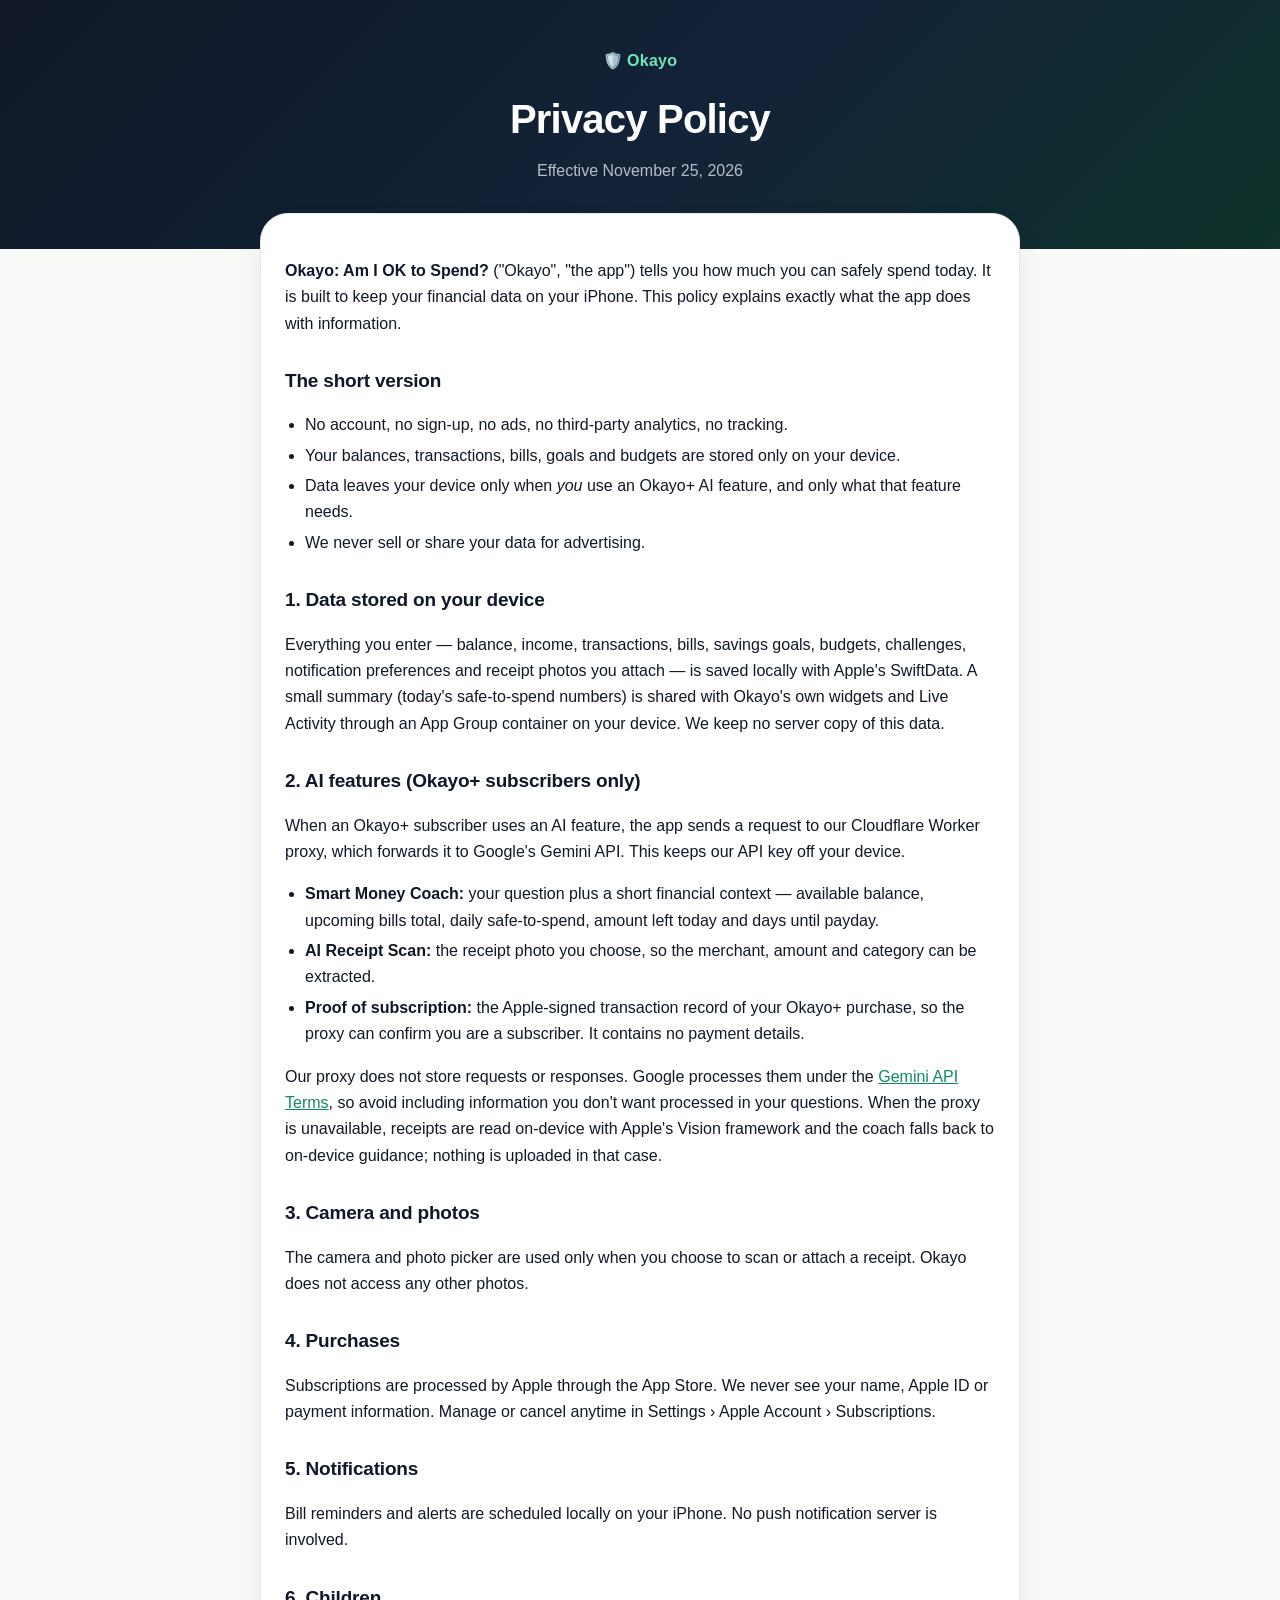
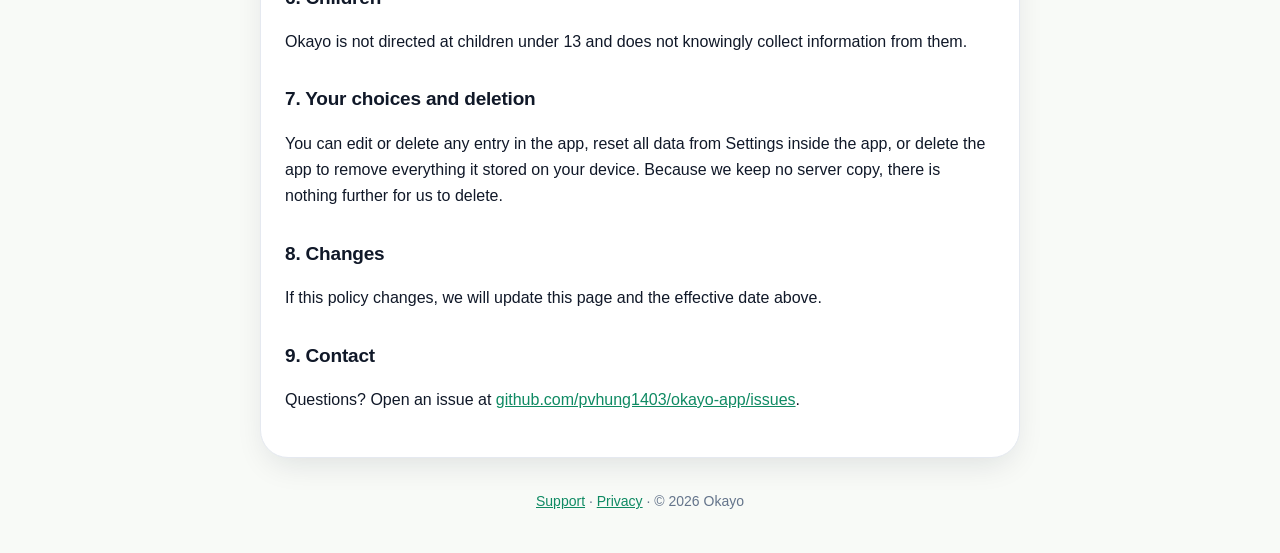
==== privacy.html @ 44b13521 "Add Okayo support and privacy policy pages" ====
<!doctype html>
<html lang="en">
<head>
  <meta charset="utf-8">
  <meta name="viewport" content="width=device-width, initial-scale=1">
  <title>Okayo — Privacy Policy</title>
  <meta name="description" content="How Okayo: Am I OK to Spend? handles your data.">
  <link rel="stylesheet" href="style.css">
</head>
<body>
  <header class="hero">
    <a class="brand" href="./"><span class="logo" aria-hidden="true">🛡️</span>Okayo</a>
    <h1>Privacy Policy</h1>
    <p class="muted">Effective November 25, 2026</p>
  </header>

  <main class="card">
    <p><strong>Okayo: Am I OK to Spend?</strong> ("Okayo", "the app") tells you how much you can safely spend today. It is built to keep your financial data on your iPhone. This policy explains exactly what the app does with information.</p>

    <h2>The short version</h2>
    <ul>
      <li>No account, no sign-up, no ads, no third-party analytics, no tracking.</li>
      <li>Your balances, transactions, bills, goals and budgets are stored only on your device.</li>
      <li>Data leaves your device only when <em>you</em> use an Okayo+ AI feature, and only what that feature needs.</li>
      <li>We never sell or share your data for advertising.</li>
    </ul>

    <h2>1. Data stored on your device</h2>
    <p>Everything you enter — balance, income, transactions, bills, savings goals, budgets, challenges, notification preferences and receipt photos you attach — is saved locally with Apple's SwiftData. A small summary (today's safe-to-spend numbers) is shared with Okayo's own widgets and Live Activity through an App Group container on your device. We keep no server copy of this data.</p>

    <h2>2. AI features (Okayo+ subscribers only)</h2>
    <p>When an Okayo+ subscriber uses an AI feature, the app sends a request to our Cloudflare Worker proxy, which forwards it to Google's Gemini API. This keeps our API key off your device.</p>
    <ul>
      <li><strong>Smart Money Coach:</strong> your question plus a short financial context — available balance, upcoming bills total, daily safe-to-spend, amount left today and days until payday.</li>
      <li><strong>AI Receipt Scan:</strong> the receipt photo you choose, so the merchant, amount and category can be extracted.</li>
      <li><strong>Proof of subscription:</strong> the Apple-signed transaction record of your Okayo+ purchase, so the proxy can confirm you are a subscriber. It contains no payment details.</li>
    </ul>
    <p>Our proxy does not store requests or responses. Google processes them under the <a href="https://ai.google.dev/gemini-api/terms">Gemini API Terms</a>, so avoid including information you don't want processed in your questions. When the proxy is unavailable, receipts are read on-device with Apple's Vision framework and the coach falls back to on-device guidance; nothing is uploaded in that case.</p>

    <h2>3. Camera and photos</h2>
    <p>The camera and photo picker are used only when you choose to scan or attach a receipt. Okayo does not access any other photos.</p>

    <h2>4. Purchases</h2>
    <p>Subscriptions are processed by Apple through the App Store. We never see your name, Apple ID or payment information. Manage or cancel anytime in Settings › Apple Account › Subscriptions.</p>

    <h2>5. Notifications</h2>
    <p>Bill reminders and alerts are scheduled locally on your iPhone. No push notification server is involved.</p>

    <h2>6. Children</h2>
    <p>Okayo is not directed at children under 13 and does not knowingly collect information from them.</p>

    <h2>7. Your choices and deletion</h2>
    <p>You can edit or delete any entry in the app, reset all data from Settings inside the app, or delete the app to remove everything it stored on your device. Because we keep no server copy, there is nothing further for us to delete.</p>

    <h2>8. Changes</h2>
    <p>If this policy changes, we will update this page and the effective date above.</p>

    <h2>9. Contact</h2>
    <p>Questions? Open an issue at <a href="https://github.com/pvhung1403/okayo-app/issues">github.com/pvhung1403/okayo-app/issues</a>.</p>
  </main>

  <footer class="muted"><a href="./">Support</a> · <a href="privacy.html">Privacy</a> · © 2026 Okayo</footer>
</body>
</html>
---- style.css ----
:root {
  --bg: #F8FAF7;
  --surface: #FFFFFF;
  --text: #101828;
  --muted: #64748B;
  --border: #E5E9F0;
  --emerald: #16A879;
  --emerald-text: #0F8A63;
  --hero: linear-gradient(135deg, #101828 0%, #132338 55%, #0E3129 100%);
}
@media (prefers-color-scheme: dark) {
  :root {
    --bg: #0A0F1C;
    --surface: #111827;
    --text: #F1F5F9;
    --muted: #94A3B8;
    --border: #1F2937;
    --emerald-text: #34D399;
  }
}
* { box-sizing: border-box; }
body {
  margin: 0;
  background: var(--bg);
  color: var(--text);
  font: 16px/1.65 -apple-system, BlinkMacSystemFont, "SF Pro Text", "Segoe UI", Roboto, sans-serif;
  -webkit-font-smoothing: antialiased;
}
a { color: var(--emerald-text); }
.hero {
  background: var(--hero);
  color: #fff;
  padding: 48px 20px 64px;
  text-align: center;
}
.hero h1 { font-size: clamp(28px, 6vw, 40px); margin: 12px 0 6px; letter-spacing: -0.02em; }
.hero p { margin: 0; color: rgba(255,255,255,.75); }
.brand { color: #6EE7B7; font-weight: 800; text-decoration: none; letter-spacing: .02em; }
.logo { margin-right: 4px; }
.card {
  max-width: 760px;
  margin: -36px auto 24px;
  background: var(--surface);
  border: 1px solid var(--border);
  border-radius: 28px;
  padding: 28px 24px;
  box-shadow: 0 12px 32px -8px rgba(16,24,40,.12);
}
@media (max-width: 600px) { .card { margin: -36px 16px 24px; padding: 22px 18px; } }
h2 { font-size: 19px; margin: 28px 0 8px; letter-spacing: -0.01em; }
ul { padding-left: 20px; }
li { margin: 4px 0; }
.muted { color: var(--muted); }
.hero .muted { color: rgba(255,255,255,.7); }
.pill {
  display: inline-block;
  padding: 4px 12px;
  border-radius: 999px;
  background: rgba(22,168,121,.15);
  color: #6EE7B7;
  font-size: 13px;
  font-weight: 700;
}
footer { text-align: center; padding: 8px 20px 40px; font-size: 14px; }
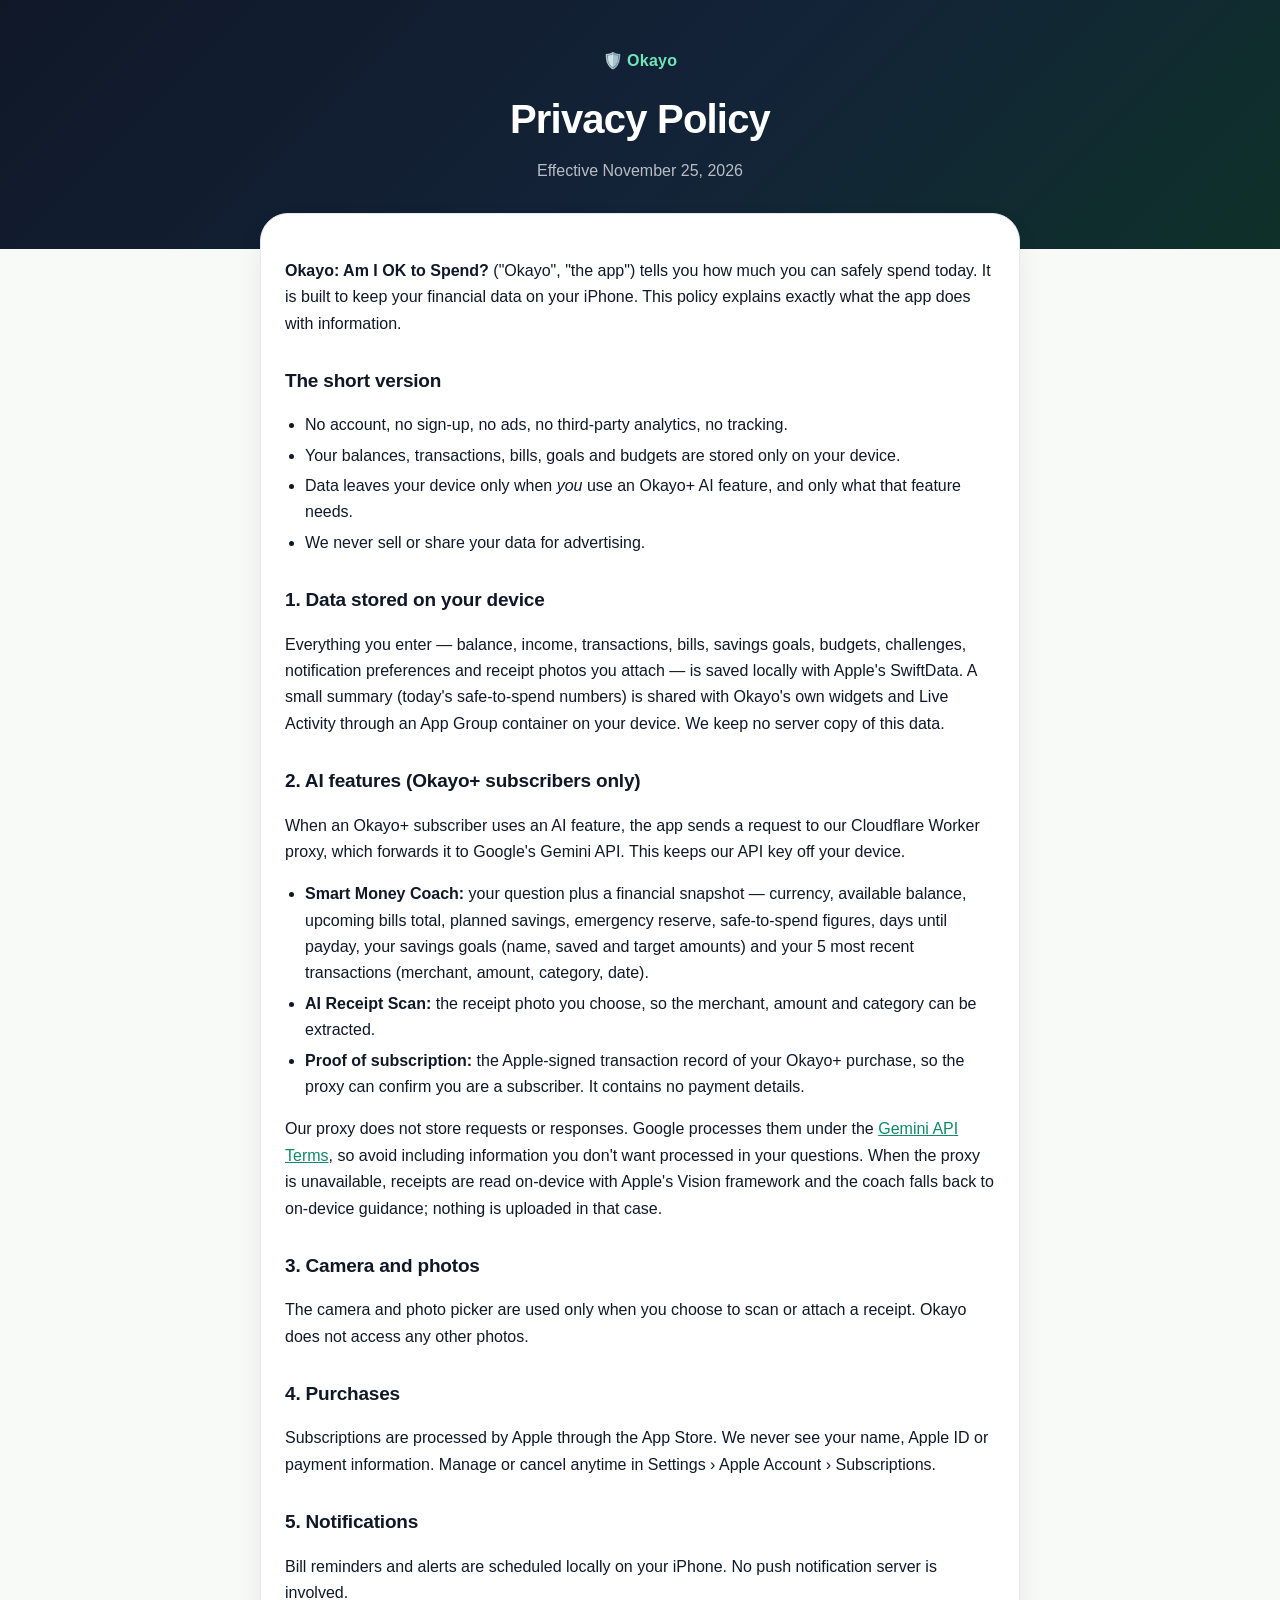
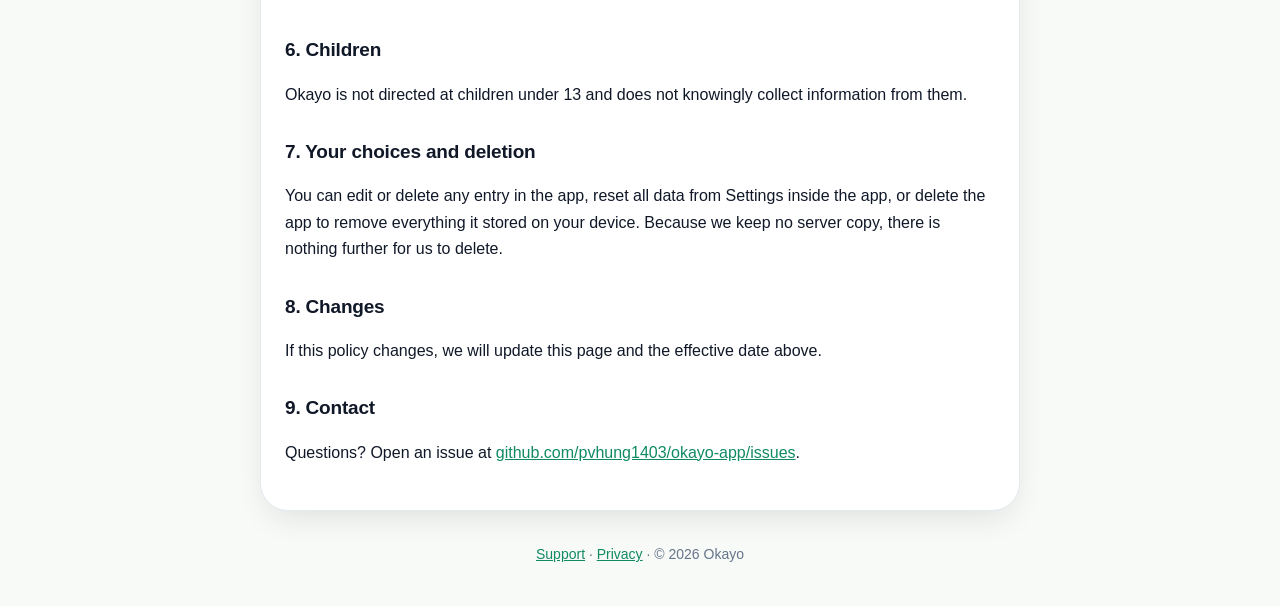
==== commit 8f44afe8: "Privacy: list the full financial snapshot sent to the AI coach" ====
--- a/privacy.html
+++ b/privacy.html
@@ -31,7 +31,7 @@
     <h2>2. AI features (Okayo+ subscribers only)</h2>
     <p>When an Okayo+ subscriber uses an AI feature, the app sends a request to our Cloudflare Worker proxy, which forwards it to Google's Gemini API. This keeps our API key off your device.</p>
     <ul>
-      <li><strong>Smart Money Coach:</strong> your question plus a short financial context — available balance, upcoming bills total, daily safe-to-spend, amount left today and days until payday.</li>
+      <li><strong>Smart Money Coach:</strong> your question plus a financial snapshot — currency, available balance, upcoming bills total, planned savings, emergency reserve, safe-to-spend figures, days until payday, your savings goals (name, saved and target amounts) and your 5 most recent transactions (merchant, amount, category, date).</li>
       <li><strong>AI Receipt Scan:</strong> the receipt photo you choose, so the merchant, amount and category can be extracted.</li>
       <li><strong>Proof of subscription:</strong> the Apple-signed transaction record of your Okayo+ purchase, so the proxy can confirm you are a subscriber. It contains no payment details.</li>
     </ul>
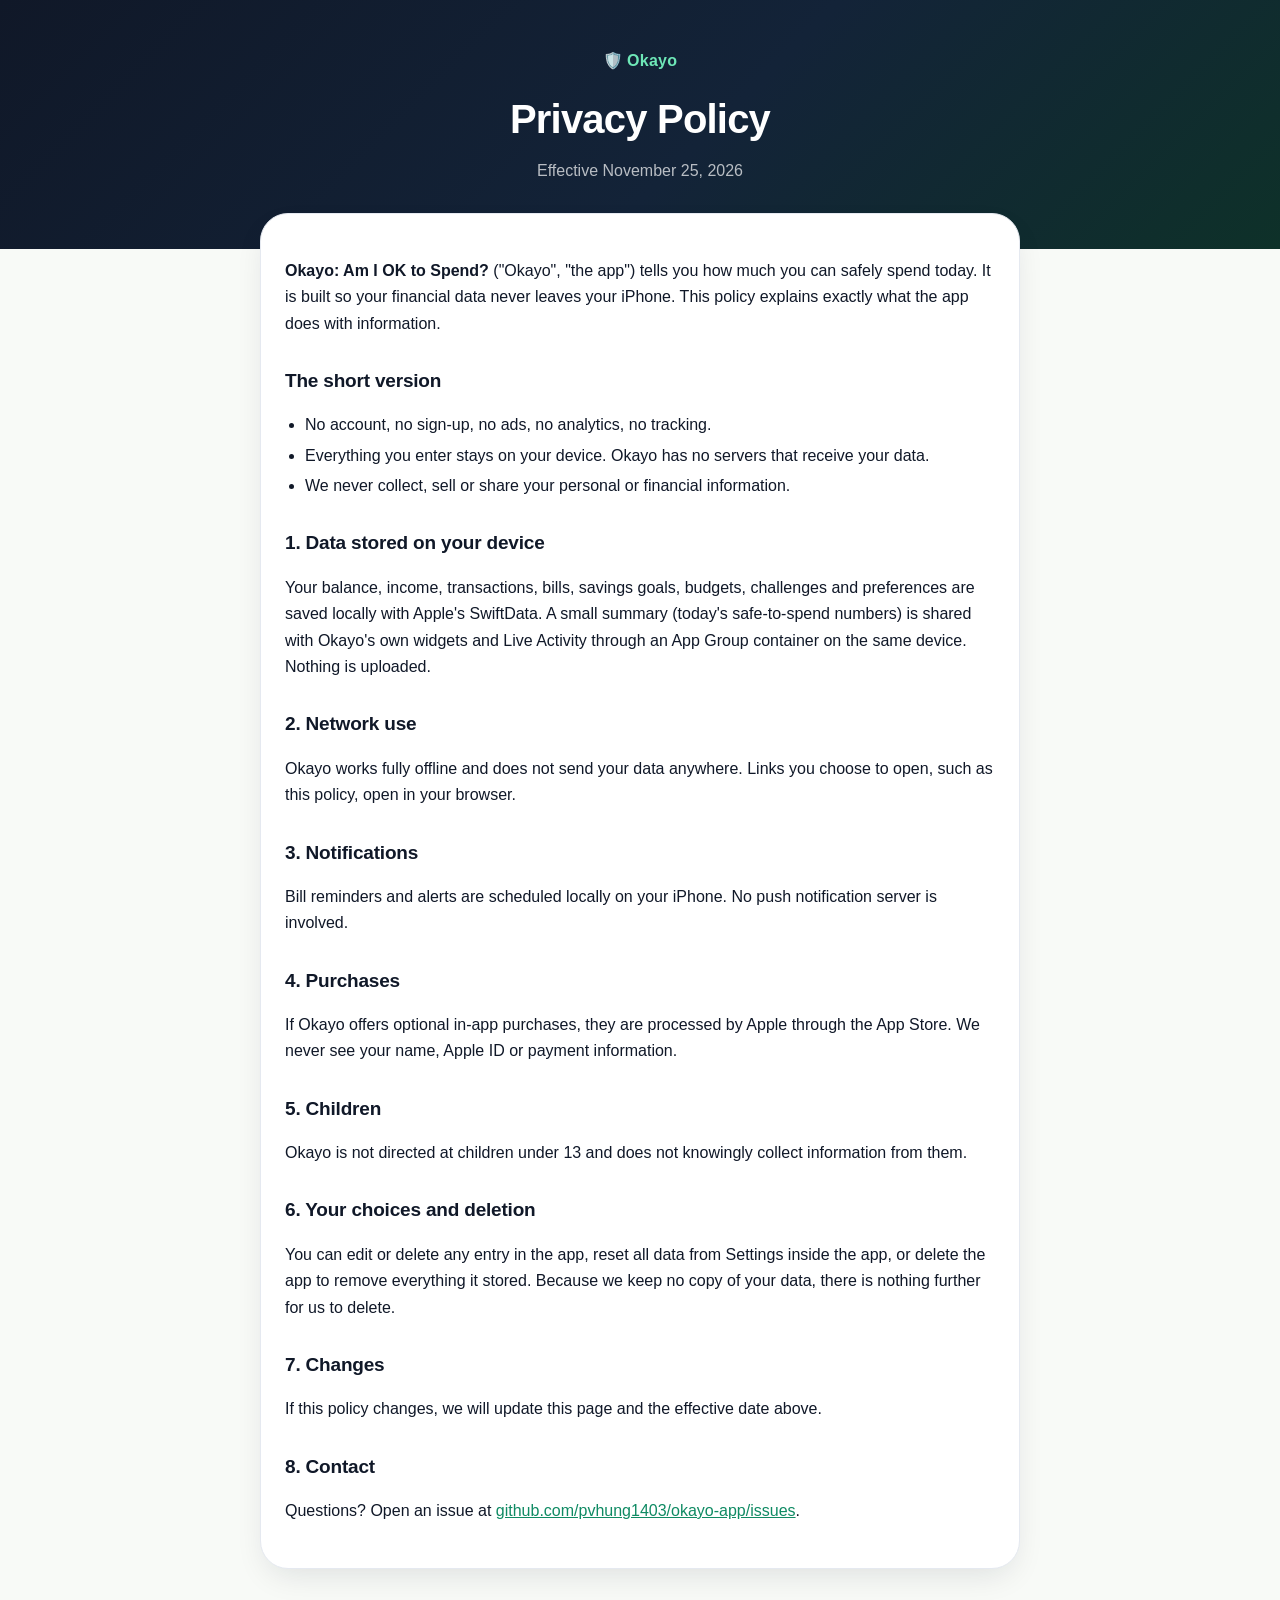
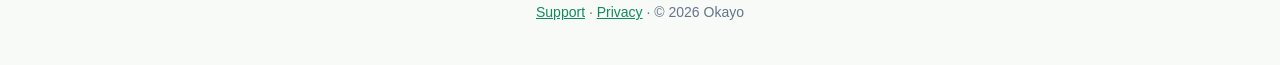
==== commit 52cd548a: "Remove AI features from support and privacy pages; data never leaves the device" ====
--- a/privacy.html
+++ b/privacy.html
@@ -15,47 +15,37 @@
   </header>
 
   <main class="card">
-    <p><strong>Okayo: Am I OK to Spend?</strong> ("Okayo", "the app") tells you how much you can safely spend today. It is built to keep your financial data on your iPhone. This policy explains exactly what the app does with information.</p>
+    <p><strong>Okayo: Am I OK to Spend?</strong> ("Okayo", "the app") tells you how much you can safely spend today. It is built so your financial data never leaves your iPhone. This policy explains exactly what the app does with information.</p>
 
     <h2>The short version</h2>
     <ul>
-      <li>No account, no sign-up, no ads, no third-party analytics, no tracking.</li>
-      <li>Your balances, transactions, bills, goals and budgets are stored only on your device.</li>
-      <li>Data leaves your device only when <em>you</em> use an Okayo+ AI feature, and only what that feature needs.</li>
-      <li>We never sell or share your data for advertising.</li>
+      <li>No account, no sign-up, no ads, no analytics, no tracking.</li>
+      <li>Everything you enter stays on your device. Okayo has no servers that receive your data.</li>
+      <li>We never collect, sell or share your personal or financial information.</li>
     </ul>
 
     <h2>1. Data stored on your device</h2>
-    <p>Everything you enter — balance, income, transactions, bills, savings goals, budgets, challenges, notification preferences and receipt photos you attach — is saved locally with Apple's SwiftData. A small summary (today's safe-to-spend numbers) is shared with Okayo's own widgets and Live Activity through an App Group container on your device. We keep no server copy of this data.</p>
+    <p>Your balance, income, transactions, bills, savings goals, budgets, challenges and preferences are saved locally with Apple's SwiftData. A small summary (today's safe-to-spend numbers) is shared with Okayo's own widgets and Live Activity through an App Group container on the same device. Nothing is uploaded.</p>
 
-    <h2>2. AI features (Okayo+ subscribers only)</h2>
-    <p>When an Okayo+ subscriber uses an AI feature, the app sends a request to our Cloudflare Worker proxy, which forwards it to Google's Gemini API. This keeps our API key off your device.</p>
-    <ul>
-      <li><strong>Smart Money Coach:</strong> your question plus a financial snapshot — currency, available balance, upcoming bills total, planned savings, emergency reserve, safe-to-spend figures, days until payday, your savings goals (name, saved and target amounts) and your 5 most recent transactions (merchant, amount, category, date).</li>
-      <li><strong>AI Receipt Scan:</strong> the receipt photo you choose, so the merchant, amount and category can be extracted.</li>
-      <li><strong>Proof of subscription:</strong> the Apple-signed transaction record of your Okayo+ purchase, so the proxy can confirm you are a subscriber. It contains no payment details.</li>
-    </ul>
-    <p>Our proxy does not store requests or responses. Google processes them under the <a href="https://ai.google.dev/gemini-api/terms">Gemini API Terms</a>, so avoid including information you don't want processed in your questions. When the proxy is unavailable, receipts are read on-device with Apple's Vision framework and the coach falls back to on-device guidance; nothing is uploaded in that case.</p>
+    <h2>2. Network use</h2>
+    <p>Okayo works fully offline and does not send your data anywhere. Links you choose to open, such as this policy, open in your browser.</p>
 
-    <h2>3. Camera and photos</h2>
-    <p>The camera and photo picker are used only when you choose to scan or attach a receipt. Okayo does not access any other photos.</p>
+    <h2>3. Notifications</h2>
+    <p>Bill reminders and alerts are scheduled locally on your iPhone. No push notification server is involved.</p>
 
     <h2>4. Purchases</h2>
-    <p>Subscriptions are processed by Apple through the App Store. We never see your name, Apple ID or payment information. Manage or cancel anytime in Settings › Apple Account › Subscriptions.</p>
+    <p>If Okayo offers optional in-app purchases, they are processed by Apple through the App Store. We never see your name, Apple ID or payment information.</p>
 
-    <h2>5. Notifications</h2>
-    <p>Bill reminders and alerts are scheduled locally on your iPhone. No push notification server is involved.</p>
-
-    <h2>6. Children</h2>
+    <h2>5. Children</h2>
     <p>Okayo is not directed at children under 13 and does not knowingly collect information from them.</p>
 
-    <h2>7. Your choices and deletion</h2>
-    <p>You can edit or delete any entry in the app, reset all data from Settings inside the app, or delete the app to remove everything it stored on your device. Because we keep no server copy, there is nothing further for us to delete.</p>
+    <h2>6. Your choices and deletion</h2>
+    <p>You can edit or delete any entry in the app, reset all data from Settings inside the app, or delete the app to remove everything it stored. Because we keep no copy of your data, there is nothing further for us to delete.</p>
 
-    <h2>8. Changes</h2>
+    <h2>7. Changes</h2>
     <p>If this policy changes, we will update this page and the effective date above.</p>
 
-    <h2>9. Contact</h2>
+    <h2>8. Contact</h2>
     <p>Questions? Open an issue at <a href="https://github.com/pvhung1403/okayo-app/issues">github.com/pvhung1403/okayo-app/issues</a>.</p>
   </main>
 
